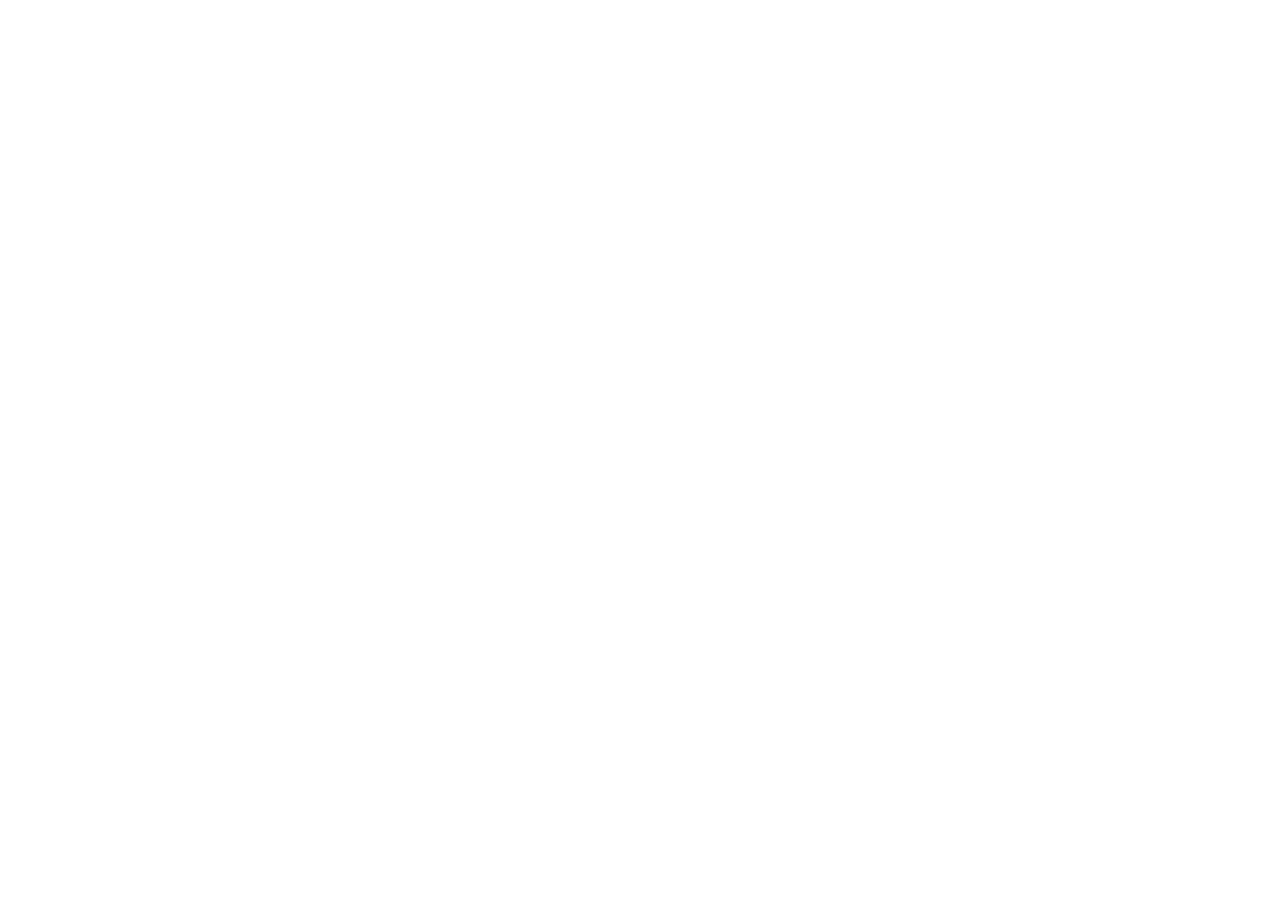
==== index.html @ ab81bdc9 "Added all html files" ====
<!DOCTYPE html>
<html lang="en">
<head>
    <meta charset="UTF-8">
    <meta http-equiv="X-UA-Compatible" content="IE=edge">
    <meta name="viewport" content="width=device-width, initial-scale=1.0">
    <title>Document</title>
</head>
<body>
    
</body>
</html>
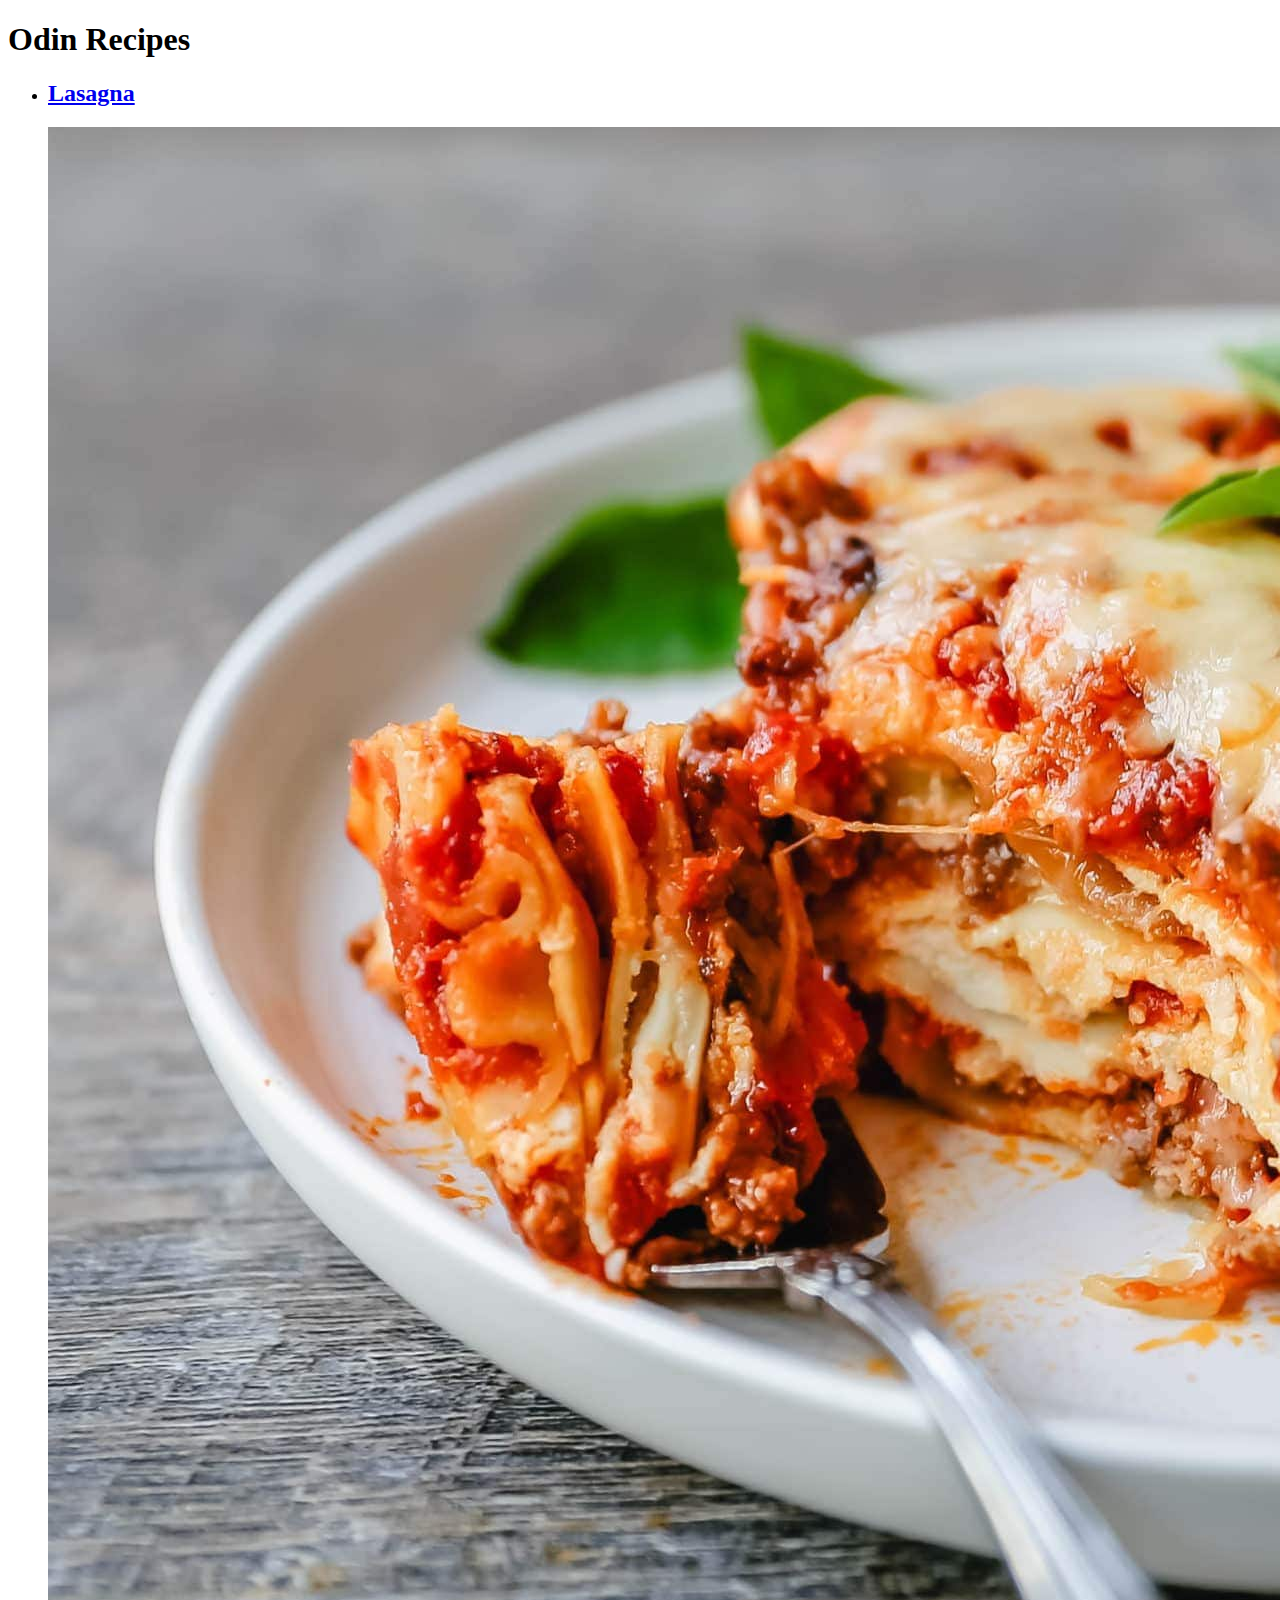
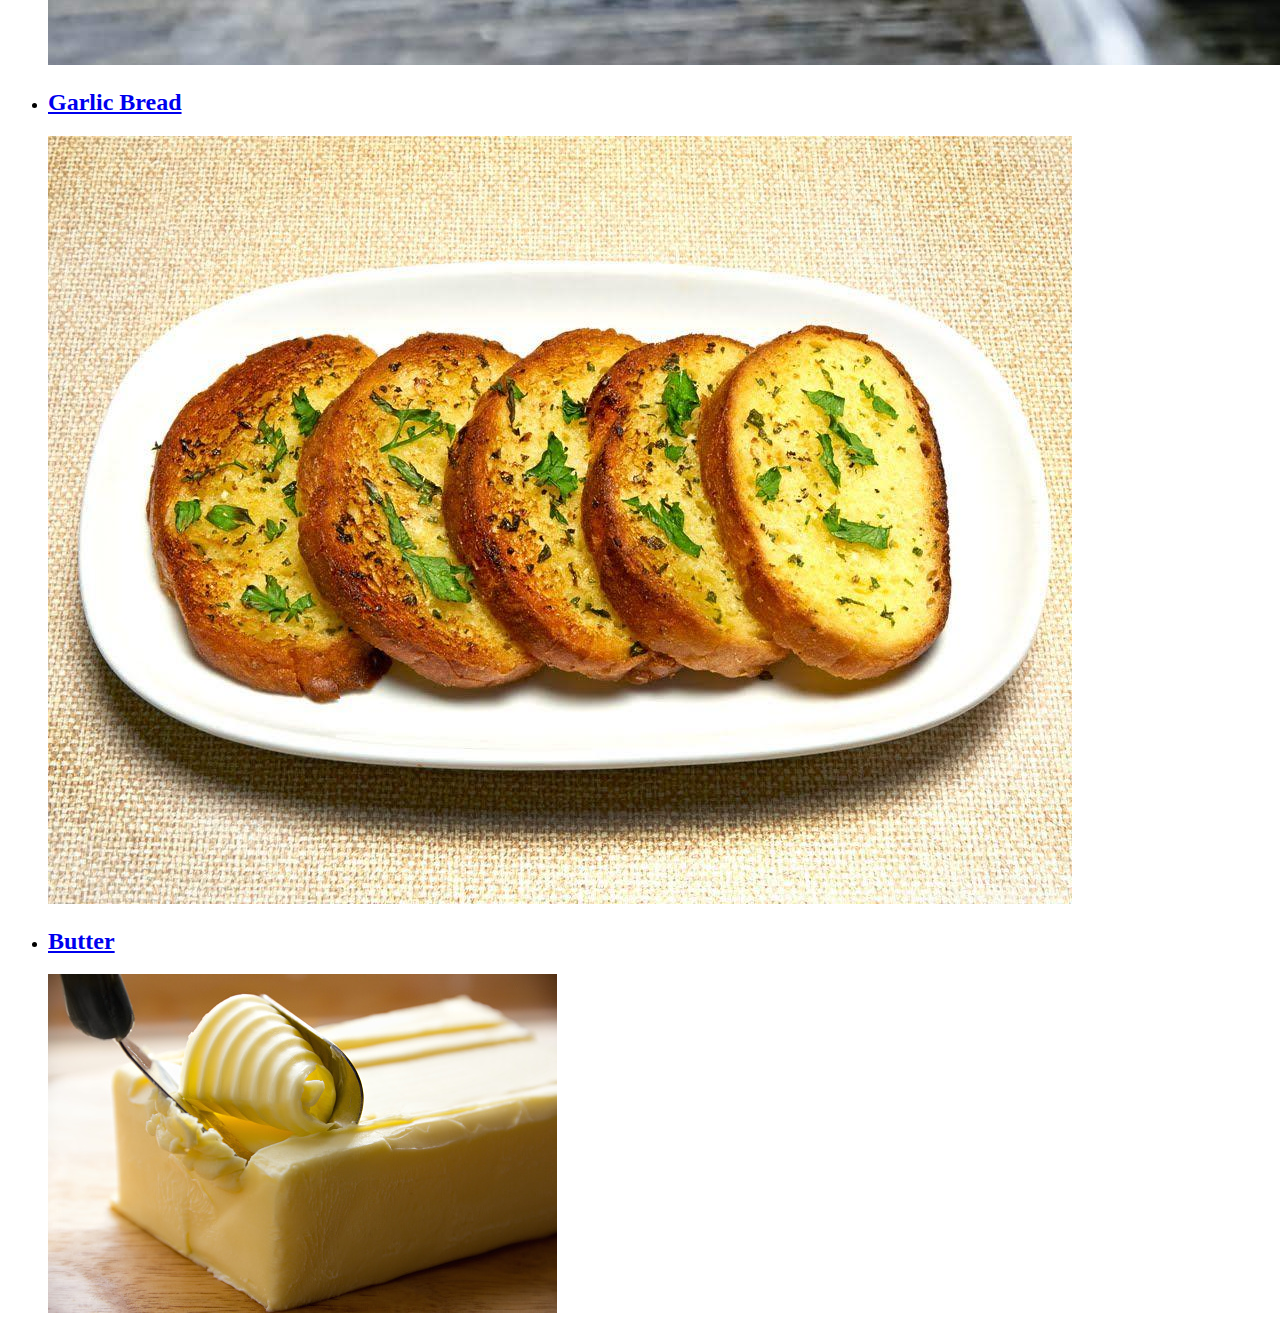
==== commit 23e7bb39: "Update index file and images" ====
--- a/index.html
+++ b/index.html
@@ -4,9 +4,15 @@
     <meta charset="UTF-8">
     <meta http-equiv="X-UA-Compatible" content="IE=edge">
     <meta name="viewport" content="width=device-width, initial-scale=1.0">
-    <title>Document</title>
+    <title>Odin Recipes</title>
 </head>
 <body>
-    
+    <h1>Odin Recipes</h1>
+
+    <ul>
+        <li><a href="recipes/lasagna.html"><h2>Lasagna</h2></a><img src="images/lasagna.jpg" alt="Picture of lasagna"></li>
+        <li><a href="recipes/garlicbread.html"><h2>Garlic Bread</h2></a><img src="images/garlicbread.jpg" alt="Picture of garlic bread"></li>
+        <li><a href="recipes/butter.html"><h2>Butter</h2></a><img src="images/butter.jpg" alt="Picture of butter"></li>
+    </ul>
 </body>
 </html>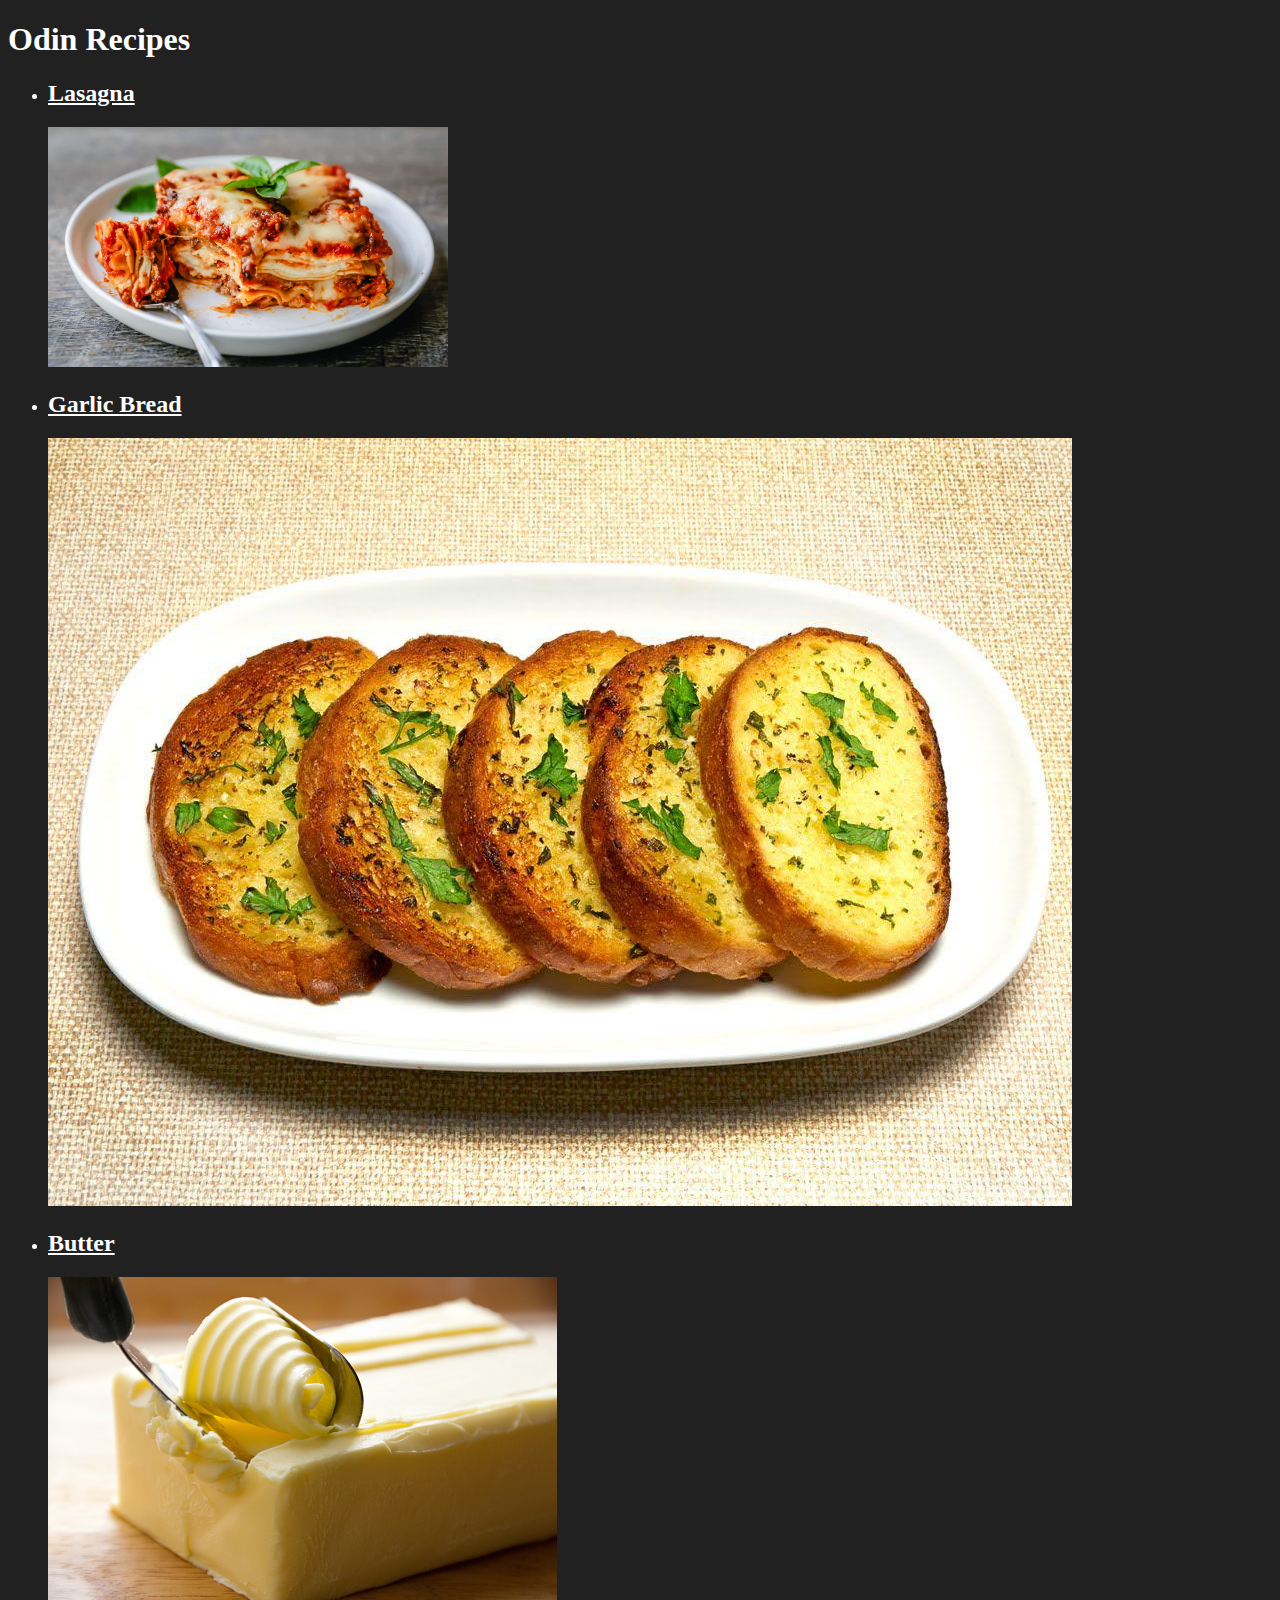
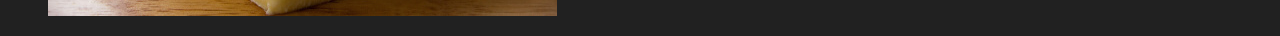
==== commit f5714798: "Changed background to dark theme and picture styel" ====
--- a/index.html
+++ b/index.html
@@ -4,15 +4,17 @@
     <meta charset="UTF-8">
     <meta http-equiv="X-UA-Compatible" content="IE=edge">
     <meta name="viewport" content="width=device-width, initial-scale=1.0">
+    <link rel="stylesheet" href="styles.css">
     <title>Odin Recipes</title>
 </head>
 <body>
     <h1>Odin Recipes</h1>
 
     <ul>
-        <li><a href="recipes/lasagna.html"><h2>Lasagna</h2></a><img src="images/lasagna.jpg" alt="Picture of lasagna"></li>
+        <li><a href="recipes/lasagna.html"><h2>Lasagna</h2></a><img class="lasagna" src="images/lasagna.jpg" alt="Picture of lasagna"></li>
         <li><a href="recipes/garlicbread.html"><h2>Garlic Bread</h2></a><img src="images/garlicbread.jpg" alt="Picture of garlic bread"></li>
         <li><a href="recipes/butter.html"><h2>Butter</h2></a><img src="images/butter.jpg" alt="Picture of butter"></li>
     </ul>
+    
 </body>
 </html>--- a/styles.css
+++ b/styles.css
@@ -0,0 +1,9 @@
+* {
+    background-color: #212121;
+    color: white;
+}
+
+.lasagna {
+    width: 400px;
+    height: auto
+}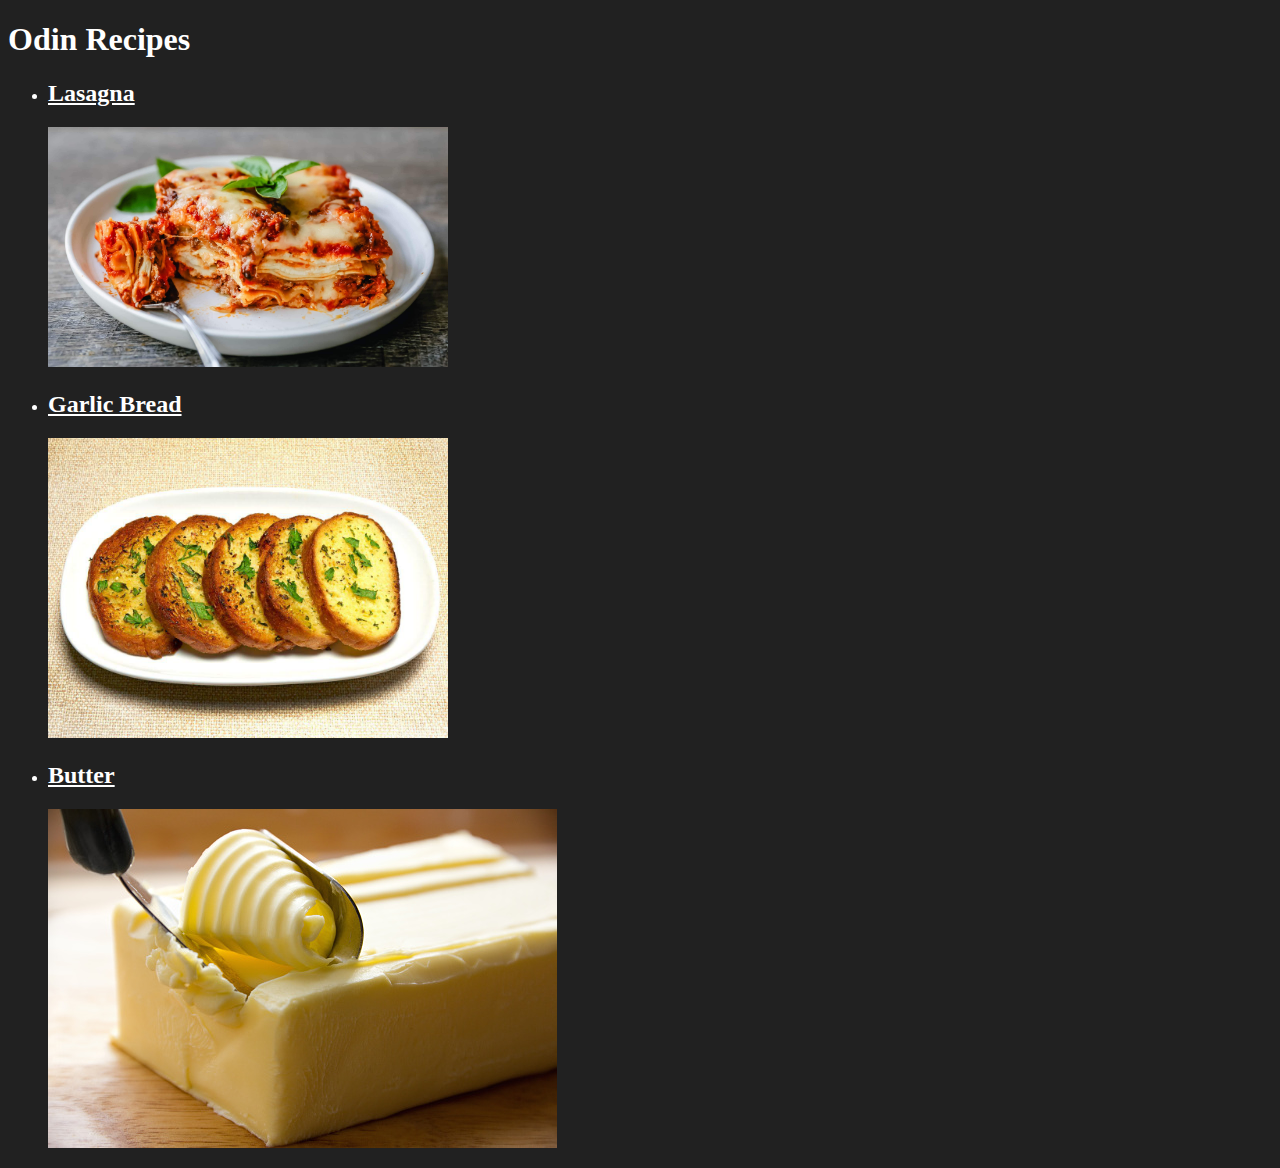
==== commit ff8aa684: "Changed garlic bread picture style" ====
--- a/index.html
+++ b/index.html
@@ -12,7 +12,7 @@
 
     <ul>
         <li><a href="recipes/lasagna.html"><h2>Lasagna</h2></a><img class="lasagna" src="images/lasagna.jpg" alt="Picture of lasagna"></li>
-        <li><a href="recipes/garlicbread.html"><h2>Garlic Bread</h2></a><img src="images/garlicbread.jpg" alt="Picture of garlic bread"></li>
+        <li><a href="recipes/garlicbread.html"><h2>Garlic Bread</h2></a><img class="gb" src="images/garlicbread.jpg" alt="Picture of garlic bread"></li>
         <li><a href="recipes/butter.html"><h2>Butter</h2></a><img src="images/butter.jpg" alt="Picture of butter"></li>
     </ul>
     
--- a/styles.css
+++ b/styles.css
@@ -6,4 +6,9 @@
 .lasagna {
     width: 400px;
     height: auto
+}
+
+.gb {
+    width: 400px;
+    height: auto;
 }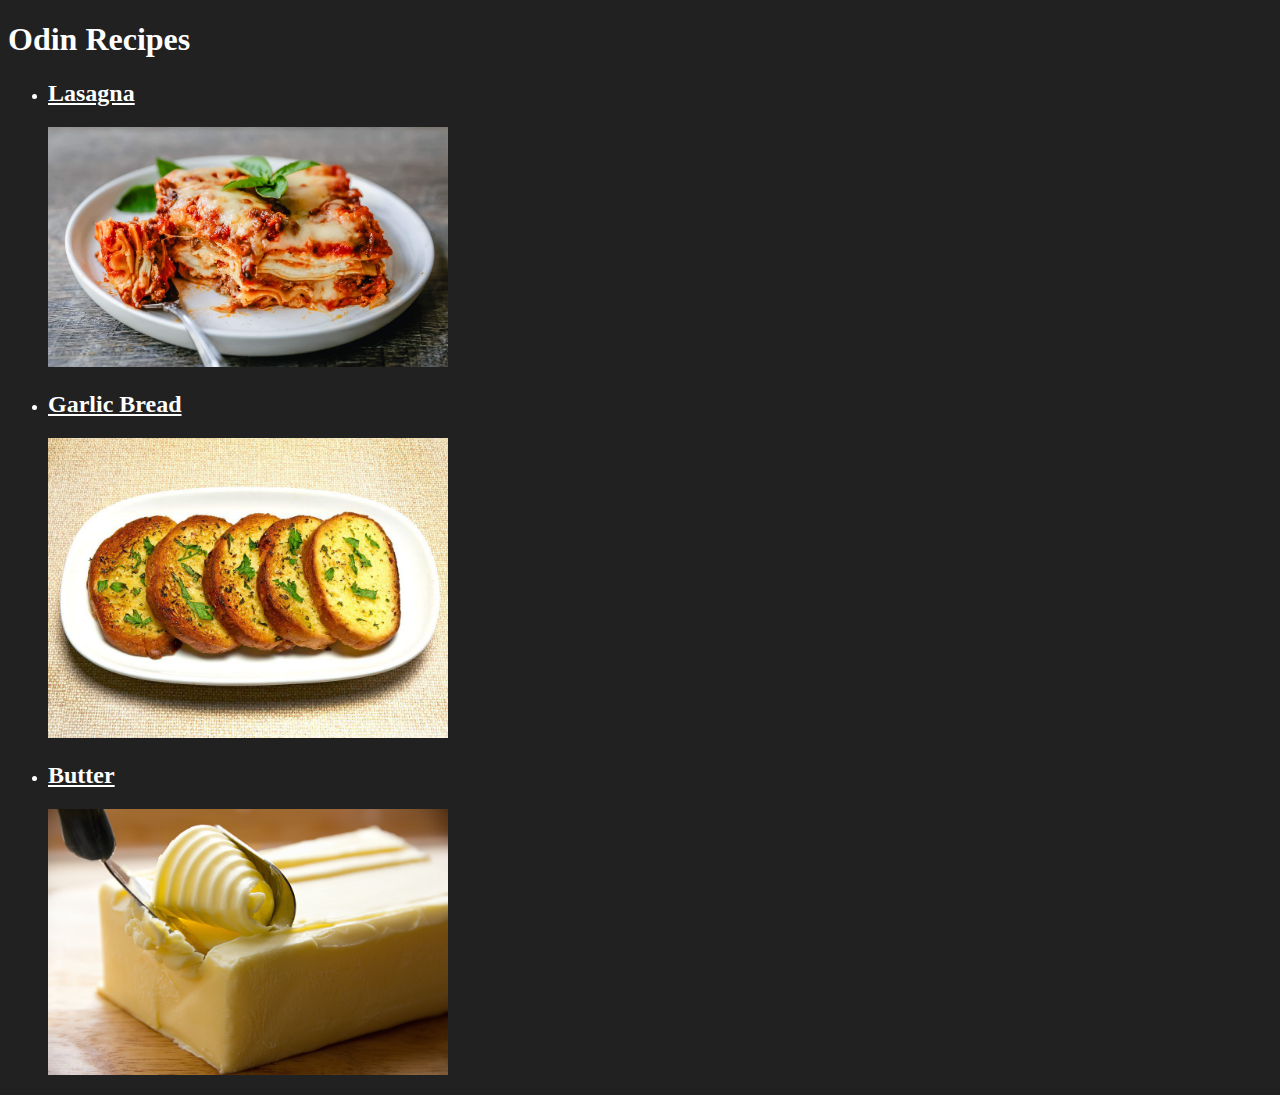
==== commit 2bbbac7b: "Changed butter style" ====
--- a/index.html
+++ b/index.html
@@ -13,7 +13,7 @@
     <ul>
         <li><a href="recipes/lasagna.html"><h2>Lasagna</h2></a><img class="lasagna" src="images/lasagna.jpg" alt="Picture of lasagna"></li>
         <li><a href="recipes/garlicbread.html"><h2>Garlic Bread</h2></a><img class="gb" src="images/garlicbread.jpg" alt="Picture of garlic bread"></li>
-        <li><a href="recipes/butter.html"><h2>Butter</h2></a><img src="images/butter.jpg" alt="Picture of butter"></li>
+        <li><a href="recipes/butter.html"><h2>Butter</h2></a><img class="butter" src="images/butter.jpg" alt="Picture of butter"></li>
     </ul>
     
 </body>
--- a/styles.css
+++ b/styles.css
@@ -11,4 +11,9 @@
 .gb {
     width: 400px;
     height: auto;
+}
+
+.butter {
+    width: 400px;
+    height: auto;
 }